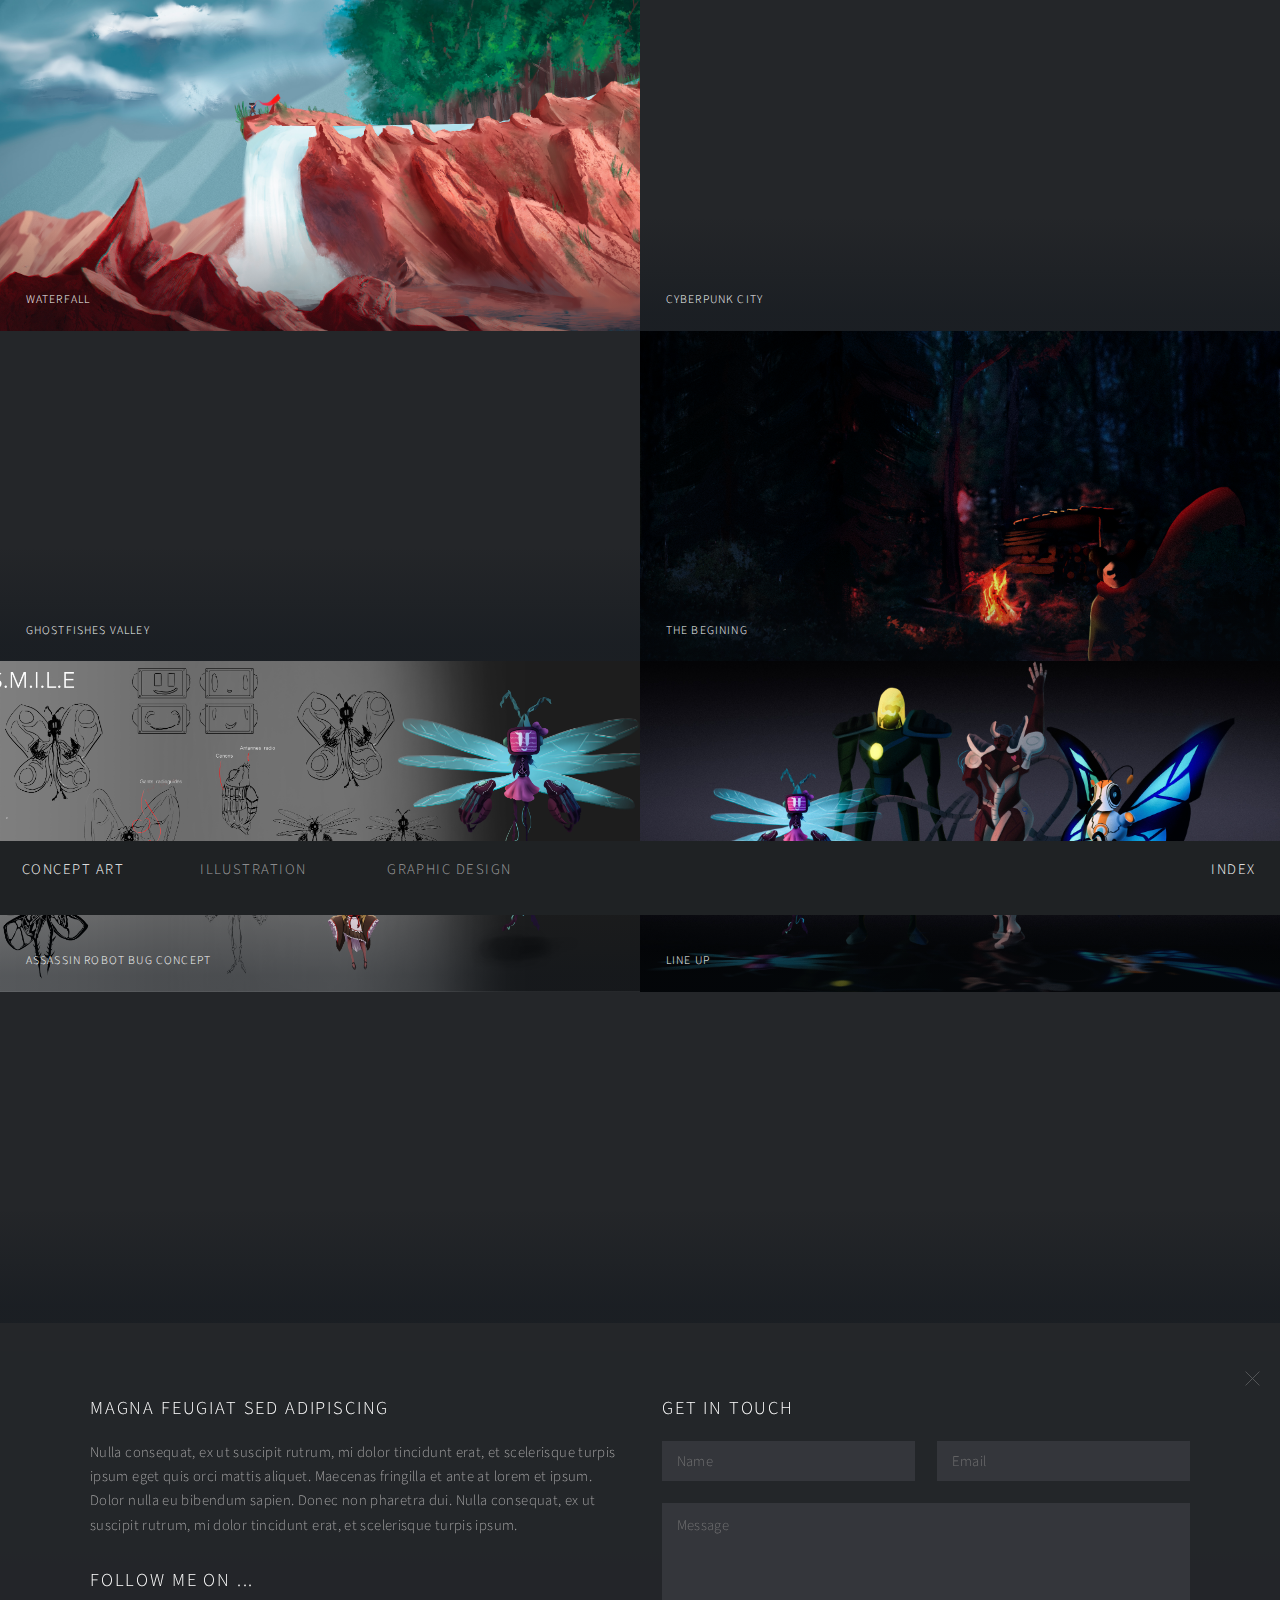
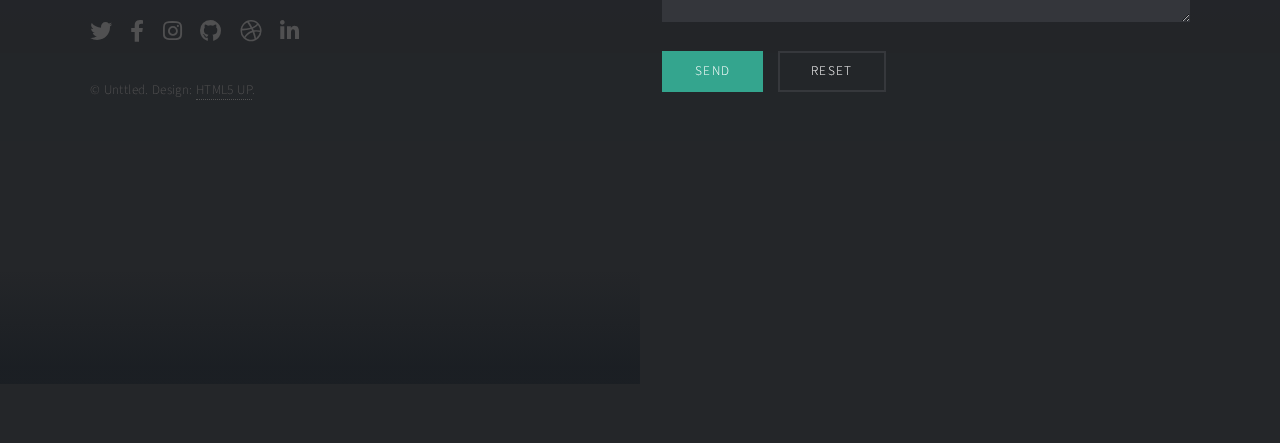
==== Multiverse/ConceptArt_engl.html @ 22eec21f "1st upload" ====
<!DOCTYPE HTML>
<!--
	Multiverse by HTML5 UP
	html5up.net | @ajlkn
	Free for personal and commercial use under the CCA 3.0 license (html5up.net/license)
-->
<html>
	<head>
		<title>Concept Art</title>
		<meta charset="utf-8" />
		<meta name="viewport" content="width=device-width, initial-scale=1, user-scalable=no" />
		<link rel="stylesheet" href="assets/css/main.css" />
		<noscript><link rel="stylesheet" href="assets/css/noscript.css" /></noscript>
	</head>
	<body class="is-preload">

		<!-- Wrapper -->
			<div id="wrapper">

				<!-- Header -->
					<header id="header">
						<h1><strong>Concept Art</strong>&#160&#160&#160&#160&#160&#160&#160&#160&#160&#160&#160&#160&#160&#160&#160&#160; <a href="Illustration_engl.html">Illustration</a> &#160&#160&#160&#160&#160&#160&#160&#160&#160&#160&#160&#160&#160&#160&#160&#160; <a href="Graphic Design_engl.html">Graphic Design</a>
						</h1>
						<nav>
							<ul>
								<li><a href="../index_eng.html" >Index</a></li>
							</ul>
						</nav>
					</header>

				<!-- Main -->
					<div id="main">
						<article class="thumb">
							<a href="images/ConceptArt/fulls/01.jpg" class="image"><img src="images/ConceptArt/thumbs/01.jpg" alt="" /></a>
							<h2>WaterFall</h2>
						</article>
						<article class="thumb">
							<a href="images/ConceptArt/fulls/02.png" class="image"><img src="images/ConceptArt/thumbs/02.png" alt="" /></a>
							<h2>CyberPunk city</h2>
							<p>Made using 3D and photobashing</p>
						</article>
						<article class="thumb">
							<a href="images/ConceptArt/fulls/03.png" class="image"><img src="images/ConceptArt/thumbs/03.png" alt="" /></a>
							<h2>Ghostfishes valley</h2>
						</article>
						<article class="thumb">
							<a href="images/ConceptArt/fulls/04.png" class="image"><img src="images/ConceptArt/thumbs/04.png" alt="" /></a>
							<h2>The begining</h2>
						</article>
						<article class="thumb">
							<a href="images/ConceptArt/fulls/05.jpg" class="image"><img src="images/ConceptArt/thumbs/05.jpg" alt="" /></a>
							<h2>Assassin robot bug concept</h2>
							<p>Created for a fictionnal show, with a crazy robots bugs family living in  dystopian future</p>
						</article>
						<article class="thumb">
							<a href="images/ConceptArt/fulls/06.jpg" class="image"><img src="images/ConceptArt/thumbs/06.jpg" alt="" /></a>
							<h2>Line up</h2>
							<p>Line up of all the familty members</p>
						</article>
						<article class="thumb">
							<!--a href="images/fulls/07.jpg" class="image"><img src="images/thumbs/07.jpg" alt="" /></a>
							<h2>Mauris id tellus arcu</h2>
							<p>Nunc blandit nisi ligula magna sodales lectus elementum non. Integer id venenatis velit.</p-->
						</article>
						<article class="thumb">
							<!--a href="images/fulls/08.jpg" class="image"><img src="images/thumbs/08.jpg" alt="" /></a>
							<h2>Nunc vehicula id nulla</h2>
							<p>Nunc blandit nisi ligula magna sodales lectus elementum non. Integer id venenatis velit.</p-->
						</article>
						<!--article class="thumb">
							<a href="images/fulls/09.jpg" class="image"><img src="images/thumbs/09.jpg" alt="" /></a>
							<h2>Neque et faucibus viverra</h2>
							<p>Nunc blandit nisi ligula magna sodales lectus elementum non. Integer id venenatis velit.</p-->
						</article>
						<article class="thumb">
							<!--a href="images/fulls/10.jpg" class="image"><img src="images/thumbs/10.jpg" alt="" /></a>
							<h2>Mattis ante fermentum</h2>
							<p>Nunc blandit nisi ligula magna sodales lectus elementum non. Integer id venenatis velit.</p-->
						</article>
						<article class="thumb">
							<!--a href="images/fulls/11.jpg" class="image"><img src="images/thumbs/11.jpg" alt="" /></a>
							<h2>Sed ac elementum arcu</h2>
							<p>Nunc blandit nisi ligula magna sodales lectus elementum non. Integer id venenatis velit.</p-->
						</article>
						<article class="thumb">
							<!--a href="images/fulls/12.jpg" class="image"><img src="images/thumbs/12.jpg" alt="" /></a>
							<h2>Vehicula id nulla dignissim</h2>
							<p>Nunc blandit nisi ligula magna sodales lectus elementum non. Integer id venenatis velit.</p-->
						</article>
					</div>

				<!-- Footer -->
					<footer id="footer" class="panel">
						<div class="inner split">
							<div>
								<section>
									<h2>Magna feugiat sed adipiscing</h2>
									<p>Nulla consequat, ex ut suscipit rutrum, mi dolor tincidunt erat, et scelerisque turpis ipsum eget quis orci mattis aliquet. Maecenas fringilla et ante at lorem et ipsum. Dolor nulla eu bibendum sapien. Donec non pharetra dui. Nulla consequat, ex ut suscipit rutrum, mi dolor tincidunt erat, et scelerisque turpis ipsum.</p>
								</section>
								<section>
									<h2>Follow me on ...</h2>
									<ul class="icons">
										<li><a href="#" class="icon brands fa-twitter"><span class="label">Twitter</span></a></li>
										<li><a href="#" class="icon brands fa-facebook-f"><span class="label">Facebook</span></a></li>
										<li><a href="#" class="icon brands fa-instagram"><span class="label">Instagram</span></a></li>
										<li><a href="#" class="icon brands fa-github"><span class="label">GitHub</span></a></li>
										<li><a href="#" class="icon brands fa-dribbble"><span class="label">Dribbble</span></a></li>
										<li><a href="#" class="icon brands fa-linkedin-in"><span class="label">LinkedIn</span></a></li>
									</ul>
								</section>
								<p class="copyright">
									&copy; Unttled. Design: <a href="http://html5up.net">HTML5 UP</a>.
								</p>
							</div>
							<div>
								<section>
									<h2>Get in touch</h2>
									<form method="post" action="#">
										<div class="fields">
											<div class="field half">
												<input type="text" name="name" id="name" placeholder="Name" />
											</div>
											<div class="field half">
												<input type="text" name="email" id="email" placeholder="Email" />
											</div>
											<div class="field">
												<textarea name="message" id="message" rows="4" placeholder="Message"></textarea>
											</div>
										</div>
										<ul class="actions">
											<li><input type="submit" value="Send" class="primary" /></li>
											<li><input type="reset" value="Reset" /></li>
										</ul>
									</form>
								</section>
							</div>
						</div>
					</footer>

			</div>

		<!-- Scripts -->
			<script src="assets/js/jquery.min.js"></script>
			<script src="assets/js/jquery.poptrox.min.js"></script>
			<script src="assets/js/browser.min.js"></script>
			<script src="assets/js/breakpoints.min.js"></script>
			<script src="assets/js/util.js"></script>
			<script src="assets/js/main.js"></script>

	</body>
</html>
---- Multiverse/assets/css/main.css ----
@import url(fontawesome-all.min.css);
@import url("https://fonts.googleapis.com/css?family=Source+Sans+Pro:300,300italic,400,400italic");

/*
	Multiverse by HTML5 UP
	html5up.net | @ajlkn
	Free for personal and commercial use under the CCA 3.0 license (html5up.net/license)
*/

@-moz-keyframes spinner {
	0% {
		-moz-transform: rotate(0deg);
		-webkit-transform: rotate(0deg);
		-ms-transform: rotate(0deg);
		transform: rotate(0deg);
	}

	100% {
		-moz-transform: rotate(359deg);
		-webkit-transform: rotate(359deg);
		-ms-transform: rotate(359deg);
		transform: rotate(359deg);
	}
}

@-webkit-keyframes spinner {
	0% {
		-moz-transform: rotate(0deg);
		-webkit-transform: rotate(0deg);
		-ms-transform: rotate(0deg);
		transform: rotate(0deg);
	}

	100% {
		-moz-transform: rotate(359deg);
		-webkit-transform: rotate(359deg);
		-ms-transform: rotate(359deg);
		transform: rotate(359deg);
	}
}

@-ms-keyframes spinner {
	0% {
		-moz-transform: rotate(0deg);
		-webkit-transform: rotate(0deg);
		-ms-transform: rotate(0deg);
		transform: rotate(0deg);
	}

	100% {
		-moz-transform: rotate(359deg);
		-webkit-transform: rotate(359deg);
		-ms-transform: rotate(359deg);
		transform: rotate(359deg);
	}
}

@keyframes spinner {
	0% {
		-moz-transform: rotate(0deg);
		-webkit-transform: rotate(0deg);
		-ms-transform: rotate(0deg);
		transform: rotate(0deg);
	}

	100% {
		-moz-transform: rotate(359deg);
		-webkit-transform: rotate(359deg);
		-ms-transform: rotate(359deg);
		transform: rotate(359deg);
	}
}

html, body, div, span, applet, object,
iframe, h1, h2, h3, h4, h5, h6, p, blockquote,
pre, a, abbr, acronym, address, big, cite,
code, del, dfn, em, img, ins, kbd, q, s, samp,
small, strike, strong, sub, sup, tt, var, b,
u, i, center, dl, dt, dd, ol, ul, li, fieldset,
form, label, legend, table, caption, tbody,
tfoot, thead, tr, th, td, article, aside,
canvas, details, embed, figure, figcaption,
footer, header, hgroup, menu, nav, output, ruby,
section, summary, time, mark, audio, video {
	margin: 0;
	padding: 0;
	border: 0;
	font-size: 100%;
	font: inherit;
	vertical-align: baseline;}

article, aside, details, figcaption, figure,
footer, header, hgroup, menu, nav, section {
	display: block;}

body {
	line-height: 1;
}

ol, ul {
	list-style: none;
}

blockquote, q {
	quotes: none;
}

	blockquote:before, blockquote:after, q:before, q:after {
		content: '';
		content: none;
	}

table {
	border-collapse: collapse;
	border-spacing: 0;
}

body {
	-webkit-text-size-adjust: none;
}

mark {
	background-color: transparent;
	color: inherit;
}

input::-moz-focus-inner {
	border: 0;
	padding: 0;
}

input, select, textarea {
	-moz-appearance: none;
	-webkit-appearance: none;
	-ms-appearance: none;
	appearance: none;
}

/* Basic */

	@-ms-viewport {
		width: device-width;
	}

	body {
		-ms-overflow-style: scrollbar;
	}

	@media screen and (max-width: 480px) {

		html, body {
			min-width: 320px;
		}

	}

	html {
		box-sizing: border-box;
	}

	*, *:before, *:after {
		box-sizing: inherit;
	}

	body {
		background: #242629;
	}

		body.is-preload *, body.is-preload *:before, body.is-preload *:after {
			-moz-animation: none !important;
			-webkit-animation: none !important;
			-ms-animation: none !important;
			animation: none !important;
			-moz-transition: none !important;
			-webkit-transition: none !important;
			-ms-transition: none !important;
			transition: none !important;
		}

		body.is-resizing *, body.is-resizing *:before, body.is-resizing *:after {
			-moz-animation: none !important;
			-webkit-animation: none !important;
			-ms-animation: none !important;
			animation: none !important;
			-moz-transition: none !important;
			-webkit-transition: none !important;
			-ms-transition: none !important;
			transition: none !important;
		}

/* Type */

	body, input, select, textarea {
		color: #a0a0a1;
		font-family: "Source Sans Pro", Helvetica, sans-serif;
		font-size: 15pt;
		font-weight: 300;
		letter-spacing: 0.025em;
		line-height: 1.65;
	}

		@media screen and (max-width: 1680px) {

			body, input, select, textarea {
				font-size: 11pt;
			}

		}

	a {
		-moz-transition: color 0.2s ease-in-out, border-bottom-color 0.2s ease-in-out;
		-webkit-transition: color 0.2s ease-in-out, border-bottom-color 0.2s ease-in-out;
		-ms-transition: color 0.2s ease-in-out, border-bottom-color 0.2s ease-in-out;
		transition: color 0.2s ease-in-out, border-bottom-color 0.2s ease-in-out;
		border-bottom: dotted 1px;
		color: #34a58e;
		text-decoration: none;
	}

		a:hover {
			border-bottom-color: transparent;
			color: #34a58e !important;
		}

	strong, b {
		color: #ffffff;
		font-weight: 300;
	}

	em, i {
		font-style: italic;
	}

	p {
		margin: 0 0 2em 0;
	}

	h1, h2, h3, h4, h5, h6 {
		color: #ffffff;
		font-weight: 300;
		letter-spacing: 0.1em;
		line-height: 1.5;
		margin: 0 0 1em 0;
		text-transform: uppercase;
	}

		h1 a, h2 a, h3 a, h4 a, h5 a, h6 a {
			color: inherit;
			text-decoration: none;
		}

	h1 {
		font-size: 2em;
	}

	h2 {
		font-size: 1.25em;
	}

	h3 {
		font-size: 1.1em;
	}

	h4 {
		font-size: 1em;
	}

	h5 {
		font-size: 0.9em;
	}

	h6 {
		font-size: 0.7em;
	}

	@media screen and (max-width: 736px) {

		h2 {
			font-size: 1em;
		}

		h3 {
			font-size: 0.9em;
		}

		h4 {
			font-size: 0.8em;
		}

		h5 {
			font-size: 0.7em;
		}

		h6 {
			font-size: 0.7em;
		}

	}

	sub {
		font-size: 0.8em;
		position: relative;
		top: 0.5em;
	}

	sup {
		font-size: 0.8em;
		position: relative;
		top: -0.5em;
	}

	blockquote {
		border-left: 4px #36383c;
		font-style: italic;
		margin: 0 0 2em 0;
		padding: 0.5em 0 0.5em 2em;
	}

	code {
		background: #34363b;
		border: solid 1px #36383c;
		font-family: "Courier New", monospace;
		font-size: 0.9em;
		margin: 0 0.25em;
		padding: 0.25em 0.65em;
	}

	pre {
		-webkit-overflow-scrolling: touch;
		font-family: "Courier New", monospace;
		font-size: 0.9em;
		margin: 0 0 2em 0;
	}

		pre code {
			display: block;
			line-height: 1.75;
			padding: 1em 1.5em;
			overflow-x: auto;
		}

	hr {
		border: 0;
		border-bottom: solid 1px #36383c;
		margin: 2em 0;
	}

		hr.major {
			margin: 3em 0;
		}

	.align-left {
		text-align: left;
	}

	.align-center {
		text-align: center;
	}

	.align-right {
		text-align: right;
	}

/* Button */

	input[type="submit"],
	input[type="reset"],
	input[type="button"],
	button,
	.button {
		-moz-appearance: none;
		-webkit-appearance: none;
		-ms-appearance: none;
		appearance: none;
		-moz-transition: background-color 0.2s ease-in-out, box-shadow 0.2s ease-in-out, color 0.2s ease-in-out;
		-webkit-transition: background-color 0.2s ease-in-out, box-shadow 0.2s ease-in-out, color 0.2s ease-in-out;
		-ms-transition: background-color 0.2s ease-in-out, box-shadow 0.2s ease-in-out, color 0.2s ease-in-out;
		transition: background-color 0.2s ease-in-out, box-shadow 0.2s ease-in-out, color 0.2s ease-in-out;
		background-color: transparent;
		border: 0;
		border-radius: 0;
		box-shadow: inset 0 0 0 2px #36383c;
		color: #ffffff !important;
		cursor: pointer;
		display: inline-block;
		font-size: 0.9em;
		font-weight: 300;
		height: 3.05556em;
		letter-spacing: 0.1em;
		line-height: 3.05556em;
		padding: 0 2.5em;
		text-align: center;
		text-decoration: none;
		text-transform: uppercase;
		white-space: nowrap;
	}

		input[type="submit"]:hover,
		input[type="reset"]:hover,
		input[type="button"]:hover,
		button:hover,
		.button:hover {
			box-shadow: inset 0 0 0 2px #34a58e;
			color: #34a58e !important;
		}

			input[type="submit"]:hover:active,
			input[type="reset"]:hover:active,
			input[type="button"]:hover:active,
			button:hover:active,
			.button:hover:active {
				background-color: rgba(52, 165, 142, 0.15);
				color: #34a58e !important;
			}

		input[type="submit"].icon,
		input[type="reset"].icon,
		input[type="button"].icon,
		button.icon,
		.button.icon {
			padding-left: 1.35em;
		}

			input[type="submit"].icon:before,
			input[type="reset"].icon:before,
			input[type="button"].icon:before,
			button.icon:before,
			.button.icon:before {
				margin-right: 0.5em;
			}

		input[type="submit"].fit,
		input[type="reset"].fit,
		input[type="button"].fit,
		button.fit,
		.button.fit {
			width: 100%;
		}

		input[type="submit"].small,
		input[type="reset"].small,
		input[type="button"].small,
		button.small,
		.button.small {
			font-size: 0.8em;
		}

		input[type="submit"].large,
		input[type="reset"].large,
		input[type="button"].large,
		button.large,
		.button.large {
			font-size: 1.35em;
		}

		input[type="submit"].primary,
		input[type="reset"].primary,
		input[type="button"].primary,
		button.primary,
		.button.primary {
			background-color: #34a58e;
			box-shadow: none;
		}

			input[type="submit"].primary:hover,
			input[type="reset"].primary:hover,
			input[type="button"].primary:hover,
			button.primary:hover,
			.button.primary:hover {
				background-color: #47c5ab;
				color: #ffffff !important;
			}

				input[type="submit"].primary:hover:active,
				input[type="reset"].primary:hover:active,
				input[type="button"].primary:hover:active,
				button.primary:hover:active,
				.button.primary:hover:active {
					background-color: #287e6d;
				}

		input[type="submit"].disabled, input[type="submit"]:disabled,
		input[type="reset"].disabled,
		input[type="reset"]:disabled,
		input[type="button"].disabled,
		input[type="button"]:disabled,
		button.disabled,
		button:disabled,
		.button.disabled,
		.button:disabled {
			pointer-events: none;
			opacity: 0.35;
		}

/* Form */

	form {
		margin: 0 0 2em 0;
	}

		form > :last-child {
			margin-bottom: 0;
		}

		form > .fields {
			display: -moz-flex;
			display: -webkit-flex;
			display: -ms-flex;
			display: flex;
			-moz-flex-wrap: wrap;
			-webkit-flex-wrap: wrap;
			-ms-flex-wrap: wrap;
			flex-wrap: wrap;
			width: calc(100% + 3em);
			margin: -1.5em 0 2em -1.5em;
		}

			form > .fields > .field {
				-moz-flex-grow: 0;
				-webkit-flex-grow: 0;
				-ms-flex-grow: 0;
				flex-grow: 0;
				-moz-flex-shrink: 0;
				-webkit-flex-shrink: 0;
				-ms-flex-shrink: 0;
				flex-shrink: 0;
				padding: 1.5em 0 0 1.5em;
				width: calc(100% - 1.5em);
			}

				form > .fields > .field.half {
					width: calc(50% - 0.75em);
				}

				form > .fields > .field.third {
					width: calc(100%/3 - 0.5em);
				}

				form > .fields > .field.quarter {
					width: calc(25% - 0.375em);
				}

		@media screen and (max-width: 736px) {

			form > .fields {
				width: calc(100% + 3em);
				margin: -1.5em 0 2em -1.5em;
			}

				form > .fields > .field {
					padding: 1.5em 0 0 1.5em;
					width: calc(100% - 1.5em);
				}

					form > .fields > .field.half {
						width: calc(100% - 1.5em);
					}

					form > .fields > .field.third {
						width: calc(100% - 1.5em);
					}

					form > .fields > .field.quarter {
						width: calc(100% - 1.5em);
					}

		}

	label {
		color: #ffffff;
		display: block;
		font-size: 0.9em;
		font-weight: 300;
		margin: 0 0 1em 0;
	}

	input[type="text"],
	input[type="password"],
	input[type="email"],
	input[type="tel"],
	input[type="search"],
	input[type="url"],
	select,
	textarea {
		-moz-appearance: none;
		-webkit-appearance: none;
		-ms-appearance: none;
		appearance: none;
		background: #34363b;
		border: 0;
		border-radius: 0;
		color: #a0a0a1;
		display: block;
		outline: 0;
		padding: 0 1em;
		text-decoration: none;
		width: 100%;
	}

		input[type="text"]:invalid,
		input[type="password"]:invalid,
		input[type="email"]:invalid,
		input[type="tel"]:invalid,
		input[type="search"]:invalid,
		input[type="url"]:invalid,
		select:invalid,
		textarea:invalid {
			box-shadow: none;
		}

		input[type="text"]:focus,
		input[type="password"]:focus,
		input[type="email"]:focus,
		input[type="tel"]:focus,
		input[type="search"]:focus,
		input[type="url"]:focus,
		select:focus,
		textarea:focus {
			box-shadow: inset 0 0 0 2px #34a58e;
		}

	select {
		background-image: url("data:image/svg+xml;charset=utf8,%3Csvg xmlns='http://www.w3.org/2000/svg' width='40' height='40' preserveAspectRatio='none' viewBox='0 0 40 40'%3E%3Cpath d='M9.4,12.3l10.4,10.4l10.4-10.4c0.2-0.2,0.5-0.4,0.9-0.4c0.3,0,0.6,0.1,0.9,0.4l3.3,3.3c0.2,0.2,0.4,0.5,0.4,0.9 c0,0.4-0.1,0.6-0.4,0.9L20.7,31.9c-0.2,0.2-0.5,0.4-0.9,0.4c-0.3,0-0.6-0.1-0.9-0.4L4.3,17.3c-0.2-0.2-0.4-0.5-0.4-0.9 c0-0.4,0.1-0.6,0.4-0.9l3.3-3.3c0.2-0.2,0.5-0.4,0.9-0.4S9.1,12.1,9.4,12.3z' fill='%2336383c' /%3E%3C/svg%3E");
		background-size: 1.25rem;
		background-repeat: no-repeat;
		background-position: calc(100% - 1rem) center;
		height: 2.75em;
		padding-right: 2.75em;
		text-overflow: ellipsis;
	}

		select option {
			color: #ffffff;
			background: #242629;
		}

		select:focus::-ms-value {
			background-color: transparent;
		}

		select::-ms-expand {
			display: none;
		}

	input[type="text"],
	input[type="password"],
	input[type="email"],
	input[type="tel"],
	input[type="search"],
	input[type="url"],
	select {
		height: 2.75em;
	}

	textarea {
		padding: 0.75em 1em;
	}

	input[type="checkbox"],
	input[type="radio"] {
		-moz-appearance: none;
		-webkit-appearance: none;
		-ms-appearance: none;
		appearance: none;
		display: block;
		float: left;
		margin-right: -2em;
		opacity: 0;
		width: 1em;
		z-index: -1;
	}

		input[type="checkbox"] + label,
		input[type="radio"] + label {
			text-decoration: none;
			color: #a0a0a1;
			cursor: pointer;
			display: inline-block;
			font-size: 1em;
			font-weight: 300;
			padding-left: 2.4em;
			padding-right: 0.75em;
			position: relative;
		}

			input[type="checkbox"] + label:before,
			input[type="radio"] + label:before {
				-moz-osx-font-smoothing: grayscale;
				-webkit-font-smoothing: antialiased;
				display: inline-block;
				font-style: normal;
				font-variant: normal;
				text-rendering: auto;
				line-height: 1;
				text-transform: none !important;
				font-family: 'Font Awesome 5 Free';
				font-weight: 900;
			}

			input[type="checkbox"] + label:before,
			input[type="radio"] + label:before {
				background: #34363b;
				content: '';
				display: inline-block;
				font-size: 0.8em;
				height: 2.0625em;
				left: 0;
				line-height: 2.0625em;
				position: absolute;
				text-align: center;
				top: 0;
				width: 2.0625em;
			}

		input[type="checkbox"]:checked + label:before,
		input[type="radio"]:checked + label:before {
			background: #34a58e;
			border-color: #34a58e;
			color: #ffffff;
			content: '\f00c';
		}

		input[type="checkbox"]:focus + label:before,
		input[type="radio"]:focus + label:before {
			box-shadow: 0 0 0 2px #34a58e;
		}

	input[type="radio"] + label:before {
		border-radius: 100%;
	}

	::-webkit-input-placeholder {
		color: #707071 !important;
		opacity: 1.0;
	}

	:-moz-placeholder {
		color: #707071 !important;
		opacity: 1.0;
	}

	::-moz-placeholder {
		color: #707071 !important;
		opacity: 1.0;
	}

	:-ms-input-placeholder {
		color: #707071 !important;
		opacity: 1.0;
	}

/* Icon */

	.icon {
		text-decoration: none;
		border-bottom: none;
		position: relative;
	}

		.icon:before {
			-moz-osx-font-smoothing: grayscale;
			-webkit-font-smoothing: antialiased;
			display: inline-block;
			font-style: normal;
			font-variant: normal;
			text-rendering: auto;
			line-height: 1;
			text-transform: none !important;
			font-family: 'Font Awesome 5 Free';
			font-weight: 400;
		}

		.icon > .label {
			display: none;
		}

		.icon:before {
			line-height: inherit;
		}

		.icon.solid:before {
			font-weight: 900;
		}

		.icon.brands:before {
			font-family: 'Font Awesome 5 Brands';
		}

/* List */

	ol {
		list-style: decimal;
		margin: 0 0 2em 0;
		padding-left: 1.25em;
	}

		ol li {
			padding-left: 0.25em;
		}

	ul {
		list-style: disc;
		margin: 0 0 2em 0;
		padding-left: 1em;
	}

		ul li {
			padding-left: 0.5em;
		}

		ul.alt {
			list-style: none;
			padding-left: 0;
		}

			ul.alt li {
				border-top: solid 1px #36383c;
				padding: 0.5em 0;
			}

				ul.alt li:first-child {
					border-top: 0;
					padding-top: 0;
				}

	dl {
		margin: 0 0 2em 0;
	}

		dl dt {
			display: block;
			font-weight: 300;
			margin: 0 0 1em 0;
		}

		dl dd {
			margin-left: 2em;
		}

/* Actions */

	ul.actions {
		display: -moz-flex;
		display: -webkit-flex;
		display: -ms-flex;
		display: flex;
		cursor: default;
		list-style: none;
		margin-left: -1em;
		padding-left: 0;
	}

		ul.actions li {
			padding: 0 0 0 1em;
			vertical-align: middle;
		}

		ul.actions.special {
			-moz-justify-content: center;
			-webkit-justify-content: center;
			-ms-justify-content: center;
			justify-content: center;
			width: 100%;
			margin-left: 0;
		}

			ul.actions.special li:first-child {
				padding-left: 0;
			}

		ul.actions.stacked {
			-moz-flex-direction: column;
			-webkit-flex-direction: column;
			-ms-flex-direction: column;
			flex-direction: column;
			margin-left: 0;
		}

			ul.actions.stacked li {
				padding: 1.3em 0 0 0;
			}

				ul.actions.stacked li:first-child {
					padding-top: 0;
				}

		ul.actions.fit {
			width: calc(100% + 1em);
		}

			ul.actions.fit li {
				-moz-flex-grow: 1;
				-webkit-flex-grow: 1;
				-ms-flex-grow: 1;
				flex-grow: 1;
				-moz-flex-shrink: 1;
				-webkit-flex-shrink: 1;
				-ms-flex-shrink: 1;
				flex-shrink: 1;
				width: 100%;
			}

				ul.actions.fit li > * {
					width: 100%;
				}

			ul.actions.fit.stacked {
				width: 100%;
			}

		@media screen and (max-width: 480px) {

			ul.actions:not(.fixed) {
				-moz-flex-direction: column;
				-webkit-flex-direction: column;
				-ms-flex-direction: column;
				flex-direction: column;
				margin-left: 0;
				width: 100% !important;
			}

				ul.actions:not(.fixed) li {
					-moz-flex-grow: 1;
					-webkit-flex-grow: 1;
					-ms-flex-grow: 1;
					flex-grow: 1;
					-moz-flex-shrink: 1;
					-webkit-flex-shrink: 1;
					-ms-flex-shrink: 1;
					flex-shrink: 1;
					padding: 1em 0 0 0;
					text-align: center;
					width: 100%;
				}

					ul.actions:not(.fixed) li > * {
						width: 100%;
					}

					ul.actions:not(.fixed) li:first-child {
						padding-top: 0;
					}

					ul.actions:not(.fixed) li input[type="submit"],
					ul.actions:not(.fixed) li input[type="reset"],
					ul.actions:not(.fixed) li input[type="button"],
					ul.actions:not(.fixed) li button,
					ul.actions:not(.fixed) li .button {
						width: 100%;
					}

						ul.actions:not(.fixed) li input[type="submit"].icon:before,
						ul.actions:not(.fixed) li input[type="reset"].icon:before,
						ul.actions:not(.fixed) li input[type="button"].icon:before,
						ul.actions:not(.fixed) li button.icon:before,
						ul.actions:not(.fixed) li .button.icon:before {
							margin-left: -0.5rem;
						}

		}

/* Icons */

	ul.icons {
		cursor: default;
		list-style: none;
		padding-left: 0;
	}

		ul.icons li {
			display: inline-block;
			padding: 0 1em 0 0;
		}

			ul.icons li:last-child {
				padding-right: 0;
			}

			ul.icons li .icon {
				color: #505051;
			}

				ul.icons li .icon:before {
					font-size: 1.5em;
				}

/* Table */

	.table-wrapper {
		-webkit-overflow-scrolling: touch;
		overflow-x: auto;
	}

	table {
		margin: 0 0 2em 0;
		width: 100%;
	}

		table tbody tr {
			border: solid 1px #36383c;
			border-left: 0;
			border-right: 0;
		}

			table tbody tr:nth-child(2n + 1) {
				background-color: #34363b;
			}

		table td {
			padding: 0.75em 0.75em;
		}

		table th {
			color: #ffffff;
			font-size: 0.9em;
			font-weight: 300;
			padding: 0 0.75em 0.75em 0.75em;
			text-align: left;
		}

		table thead {
			border-bottom: solid 2px #36383c;
		}

		table tfoot {
			border-top: solid 2px #36383c;
		}

		table.alt {
			border-collapse: separate;
		}

			table.alt tbody tr td {
				border: solid 1px #36383c;
				border-left-width: 0;
				border-top-width: 0;
			}

				table.alt tbody tr td:first-child {
					border-left-width: 1px;
				}

			table.alt tbody tr:first-child td {
				border-top-width: 1px;
			}

			table.alt thead {
				border-bottom: 0;
			}

			table.alt tfoot {
				border-top: 0;
			}

/* Panel */

	.panel {
		padding: 4em 4em 2em 4em ;
		-moz-transform: translateY(100vh);
		-webkit-transform: translateY(100vh);
		-ms-transform: translateY(100vh);
		transform: translateY(100vh);
		-moz-transition: -moz-transform 0.5s ease;
		-webkit-transition: -webkit-transform 0.5s ease;
		-ms-transition: -ms-transform 0.5s ease;
		transition: transform 0.5s ease;
		-webkit-overflow-scrolling: touch;
		background: rgba(36, 38, 41, 0.975);
		bottom: 4em;
		left: 0;
		max-height: calc(80vh - 4em);
		overflow-y: auto;
		position: fixed;
		width: 100%;
		z-index: 10001;
	}

		.panel.active {
			-moz-transform: translateY(1px);
			-webkit-transform: translateY(1px);
			-ms-transform: translateY(1px);
			transform: translateY(1px);
		}

		.panel > .inner {
			margin: 0 auto;
			max-width: 100%;
			width: 75em;
		}

			.panel > .inner.split {
				display: -moz-flex;
				display: -webkit-flex;
				display: -ms-flex;
				display: flex;
			}

				.panel > .inner.split > div {
					margin-left: 4em;
					width: 50%;
				}

				.panel > .inner.split > :first-child {
					margin-left: 0;
				}

		.panel > .closer {
			-moz-transition: opacity 0.2s ease-in-out;
			-webkit-transition: opacity 0.2s ease-in-out;
			-ms-transition: opacity 0.2s ease-in-out;
			transition: opacity 0.2s ease-in-out;
			background-image: url("images/close.svg");
			background-position: center;
			background-repeat: no-repeat;
			background-size: 3em;
			cursor: pointer;
			height: 5em;
			opacity: 0.25;
			position: absolute;
			right: 0;
			top: 0;
			width: 5em;
			z-index: 2;
		}

			.panel > .closer:hover {
				opacity: 1.0;
			}

		@media screen and (max-width: 1280px) {

			.panel {
				padding: 3em 3em 1em 3em ;
			}

				.panel > .inner.split > div {
					margin-left: 3em;
				}

				.panel > .closer {
					background-size: 2.5em;
					background-position: 75% 25%;
				}

		}

		@media screen and (max-width: 980px) {

			.panel > .inner.split {
				-moz-flex-direction: column;
				-webkit-flex-direction: column;
				-ms-flex-direction: column;
				flex-direction: column;
			}

				.panel > .inner.split > div {
					margin-left: 0;
					width: 100%;
				}

		}

		@media screen and (max-width: 736px) {

			.panel {
				-moz-transform: translateY(-100vh);
				-webkit-transform: translateY(-100vh);
				-ms-transform: translateY(-100vh);
				transform: translateY(-100vh);
				padding: 4em 2em 2em 2em ;
				bottom: auto;
				top: calc(4em - 1px);
			}

				.panel.active {
					-moz-transform: translateY(0);
					-webkit-transform: translateY(0);
					-ms-transform: translateY(0);
					transform: translateY(0);
				}

		}

/* Poptrox Popup */

	.poptrox-overlay {
		-webkit-tap-highlight-color: rgba(255, 255, 255, 0);
	}

	.poptrox-popup {
		background: rgba(31, 34, 36, 0.925);
		box-shadow: 0 1em 3em 0.5em rgba(0, 0, 0, 0.25);
		cursor: default;
	}

		.poptrox-popup:before {
			-moz-transition: opacity 0.2s ease-in-out;
			-webkit-transition: opacity 0.2s ease-in-out;
			-ms-transition: opacity 0.2s ease-in-out;
			transition: opacity 0.2s ease-in-out;
			background-image: -moz-linear-gradient(to left, rgba(31,34,36,0.35), rgba(31,34,36,0) 10em, rgba(31,34,36,0)), -moz-linear-gradient(to right, rgba(31,34,36,0.35), rgba(31,34,36,0) 10em, rgba(31,34,36,0));
			background-image: -webkit-linear-gradient(to left, rgba(31,34,36,0.35), rgba(31,34,36,0) 10em, rgba(31,34,36,0)), -webkit-linear-gradient(to right, rgba(31,34,36,0.35), rgba(31,34,36,0) 10em, rgba(31,34,36,0));
			background-image: -ms-linear-gradient(to left, rgba(31,34,36,0.35), rgba(31,34,36,0) 10em, rgba(31,34,36,0)), -ms-linear-gradient(to right, rgba(31,34,36,0.35), rgba(31,34,36,0) 10em, rgba(31,34,36,0));
			background-image: linear-gradient(to left, rgba(31,34,36,0.35), rgba(31,34,36,0) 10em, rgba(31,34,36,0)), linear-gradient(to right, rgba(31,34,36,0.35), rgba(31,34,36,0) 10em, rgba(31,34,36,0));
			content: '';
			display: block;
			height: 100%;
			left: 0;
			position: absolute;
			top: 0;
			width: 100%;
			z-index: 1;
			opacity: 1;
		}

		.poptrox-popup .closer {
			-moz-transition: opacity 0.2s ease-in-out;
			-webkit-transition: opacity 0.2s ease-in-out;
			-ms-transition: opacity 0.2s ease-in-out;
			transition: opacity 0.2s ease-in-out;
			background-image: url("images/close.svg");
			background-position: center;
			background-repeat: no-repeat;
			background-size: 3em;
			height: 5em;
			opacity: 0;
			position: absolute;
			right: 0;
			top: 0;
			width: 5em;
			z-index: 2;
		}

		.poptrox-popup .nav-previous,
		.poptrox-popup .nav-next {
			-moz-transition: opacity 0.2s ease-in-out;
			-webkit-transition: opacity 0.2s ease-in-out;
			-ms-transition: opacity 0.2s ease-in-out;
			transition: opacity 0.2s ease-in-out;
			background-image: url("images/arrow.svg");
			background-position: center;
			background-repeat: no-repeat;
			background-size: 5em;
			cursor: pointer;
			height: 8em;
			margin-top: -4em;
			opacity: 0;
			position: absolute;
			top: 50%;
			width: 6em;
			z-index: 2;
		}

		.poptrox-popup .nav-previous {
			-moz-transform: scaleX(-1);
			-webkit-transform: scaleX(-1);
			-ms-transform: scaleX(-1);
			transform: scaleX(-1);
			left: 0;
		}

		.poptrox-popup .nav-next {
			right: 0;
		}

		.poptrox-popup .caption {
			padding: 2em 2em 0.1em 2em ;
			background-image: -moz-linear-gradient(to top, rgba(16,16,16,0.45) 25%, rgba(16,16,16,0) 100%);
			background-image: -webkit-linear-gradient(to top, rgba(16,16,16,0.45) 25%, rgba(16,16,16,0) 100%);
			background-image: -ms-linear-gradient(to top, rgba(16,16,16,0.45) 25%, rgba(16,16,16,0) 100%);
			background-image: linear-gradient(to top, rgba(16,16,16,0.45) 25%, rgba(16,16,16,0) 100%);
			bottom: 0;
			cursor: default;
			left: 0;
			position: absolute;
			text-align: left;
			width: 100%;
			z-index: 2;
		}

			.poptrox-popup .caption h2, .poptrox-popup .caption h3, .poptrox-popup .caption h4, .poptrox-popup .caption h5, .poptrox-popup .caption h6 {
				margin: 0 0 0.5em 0;
			}

			.poptrox-popup .caption p {
				color: #ffffff;
			}

		.poptrox-popup .loader {
			-moz-animation: spinner 1s infinite linear !important;
			-webkit-animation: spinner 1s infinite linear !important;
			-ms-animation: spinner 1s infinite linear !important;
			animation: spinner 1s infinite linear !important;
			background-image: url("images/spinner.svg");
			background-position: center;
			background-repeat: no-repeat;
			background-size: contain;
			display: block;
			font-size: 2em;
			height: 2em;
			left: 50%;
			line-height: 2em;
			margin: -1em 0 0 -1em;
			opacity: 0.25;
			position: absolute;
			text-align: center;
			top: 50%;
			width: 2em;
		}

		.poptrox-popup:hover .closer,
		.poptrox-popup:hover .nav-previous,
		.poptrox-popup:hover .nav-next {
			opacity: 0.5;
		}

			.poptrox-popup:hover .closer:hover,
			.poptrox-popup:hover .nav-previous:hover,
			.poptrox-popup:hover .nav-next:hover {
				opacity: 1.0;
			}

		.poptrox-popup.loading:before {
			opacity: 0;
		}

		body.touch .poptrox-popup .closer,
		body.touch .poptrox-popup .nav-previous,
		body.touch .poptrox-popup .nav-next {
			opacity: 1.0 !important;
		}

		@media screen and (max-width: 980px) {

			.poptrox-popup .closer {
				background-size: 3em;
			}

			.poptrox-popup .nav-previous,
			.poptrox-popup .nav-next {
				background-size: 4em;
			}

		}

		@media screen and (max-width: 736px) {

			.poptrox-popup:before {
				display: none;
			}

			.poptrox-popup .caption {
				display: none !important;
			}

			.poptrox-popup .closer,
			.poptrox-popup .nav-previous,
			.poptrox-popup .nav-next {
				display: none !important;
			}

		}

/* Wrapper */

	#wrapper {
		-moz-transition: -moz-filter 0.5s ease, -webkit-filter 0.5s ease, -ms-filter 0.5s ease, -moz-filter 0.5s ease;
		-webkit-transition: -moz-filter 0.5s ease, -webkit-filter 0.5s ease, -ms-filter 0.5s ease, -webkit-filter 0.5s ease;
		-ms-transition: -moz-filter 0.5s ease, -webkit-filter 0.5s ease, -ms-filter 0.5s ease, -ms-filter 0.5s ease;
		transition: -moz-filter 0.5s ease, -webkit-filter 0.5s ease, -ms-filter 0.5s ease, filter 0.5s ease;
		position: relative;
	}

		#wrapper:after {
			pointer-events: none;
			-moz-transition: opacity 0.5s ease, visibility 0.5s;
			-webkit-transition: opacity 0.5s ease, visibility 0.5s;
			-ms-transition: opacity 0.5s ease, visibility 0.5s;
			transition: opacity 0.5s ease, visibility 0.5s;
			background: rgba(36, 38, 41, 0.5);
			content: '';
			display: block;
			height: 100%;
			left: 0;
			opacity: 0;
			position: absolute;
			top: 0;
			visibility: hidden;
			width: 100%;
			z-index: 1;
		}

			body.ie #wrapper:after {
				background: rgba(36, 38, 41, 0.8);
			}

		body.modal-active #wrapper {
			-moz-filter: blur(8px);
			-webkit-filter: blur(8px);
			-ms-filter: blur(8px);
			filter: blur(8px);
		}

			body.modal-active #wrapper:after {
				pointer-events: auto;
				opacity: 1;
				visibility: visible;
				z-index: 10003;
			}

		#wrapper:before {
			-moz-animation: spinner 1s infinite linear !important;
			-webkit-animation: spinner 1s infinite linear !important;
			-ms-animation: spinner 1s infinite linear !important;
			animation: spinner 1s infinite linear !important;
			pointer-events: none;
			-moz-transition: top 0.75s ease-in-out, opacity 0.35s ease-out, visibility 0.35s;
			-webkit-transition: top 0.75s ease-in-out, opacity 0.35s ease-out, visibility 0.35s;
			-ms-transition: top 0.75s ease-in-out, opacity 0.35s ease-out, visibility 0.35s;
			transition: top 0.75s ease-in-out, opacity 0.35s ease-out, visibility 0.35s;
			background-image: url("images/spinner.svg");
			background-position: center;
			background-repeat: no-repeat;
			background-size: contain;
			content: '';
			display: block;
			font-size: 2em;
			height: 2em;
			left: 50%;
			line-height: 2em;
			margin: -1em 0 0 -1em;
			opacity: 0;
			position: fixed;
			text-align: center;
			top: 75%;
			visibility: hidden;
			width: 2em;
		}

		body.is-preload #wrapper:before {
			-moz-transition: opacity 1s ease-out !important;
			-webkit-transition: opacity 1s ease-out !important;
			-ms-transition: opacity 1s ease-out !important;
			transition: opacity 1s ease-out !important;
			-moz-transition-delay: 0.5s !important;
			-webkit-transition-delay: 0.5s !important;
			-ms-transition-delay: 0.5s !important;
			transition-delay: 0.5s !important;
			opacity: 0.25;
			top: 50%;
			visibility: visible;
		}

/* Header */

	body {
		padding: 0 0 4em 0;
	}

	#header {
		-moz-transform: translateY(0);
		-webkit-transform: translateY(0);
		-ms-transform: translateY(0);
		transform: translateY(0);
		-moz-transition: -moz-transform 1s ease;
		-webkit-transition: -webkit-transform 1s ease;
		-ms-transition: -ms-transform 1s ease;
		transition: transform 1s ease;
		-moz-user-select: none;
		-ms-user-select: none;
		-webkit-user-select: none;
		background: #1f2224;
		bottom: -1em;
		height: 5em;
		left: 0;
		line-height: 4em;
		padding: 0 1.5em;
		position: fixed;
		user-select: none;
		width: 100%;
		z-index: 10002;
	}

		body.is-preload #header {
			-moz-transform: translateY(4em);
			-webkit-transform: translateY(4em);
			-ms-transform: translateY(4em);
			transform: translateY(4em);
		}

		#header h1 {
			color: #a0a0a1;
			display: inline-block;
			font-size: 1em;
			line-height: 1;
			margin: 0;
			vertical-align: middle;
		}

			#header h1 a {
				border: 0;
				color: inherit;
			}

				#header h1 a:hover {
					color: inherit !important;
				}

		#header nav {
			position: absolute;
			right: 0;
			top: 0;
		}

			#header nav > ul {
				list-style: none;
				margin: 0;
				padding: 0;
			}

				#header nav > ul > li {
					display: inline-block;
					padding: 0;
				}

					#header nav > ul > li a {
						-moz-transition: background-color 0.5s ease;
						-webkit-transition: background-color 0.5s ease;
						-ms-transition: background-color 0.5s ease;
						transition: background-color 0.5s ease;
						border: 0;
						color: #ffffff;
						display: inline-block;
						letter-spacing: 0.1em;
						padding: 0 1.65em;
						text-transform: uppercase;
					}

						#header nav > ul > li a.icon:before {
							color: #505051;
							float: right;
							margin-left: 0.75em;
						}

						#header nav > ul > li a:hover {
							color: #ffffff !important;
						}

						#header nav > ul > li a.active {
							background-color: #242629;
						}

	@media screen and (max-width: 736px) {

		body {
			padding: 4em 0 0 0;
		}

		#header {
			-moz-transform: translateY(0);
			-webkit-transform: translateY(0);
			-ms-transform: translateY(0);
			transform: translateY(0);
			bottom: auto;
			height: 4em;
			padding: 0 1em;
			top: 0;
		}

			body.is-preload #header {
				-moz-transform: translateY(-3.4em);
				-webkit-transform: translateY(-3.4em);
				-ms-transform: translateY(-3.4em);
				transform: translateY(-3.4em);
			}

			#header h1 {
				font-size: 0.9em;
			}

			#header nav > ul > li a {
				font-size: 0.9em;
				padding: 0 1.15em;
			}

	}

/* Main */

	#main {
		-moz-transition: -moz-filter 0.5s ease, -webkit-filter 0.5s ease, -ms-filter 0.5s ease, -moz-filter 0.5s ease;
		-webkit-transition: -moz-filter 0.5s ease, -webkit-filter 0.5s ease, -ms-filter 0.5s ease, -webkit-filter 0.5s ease;
		-ms-transition: -moz-filter 0.5s ease, -webkit-filter 0.5s ease, -ms-filter 0.5s ease, -ms-filter 0.5s ease;
		transition: -moz-filter 0.5s ease, -webkit-filter 0.5s ease, -ms-filter 0.5s ease, filter 0.5s ease;
		display: -moz-flex;
		display: -webkit-flex;
		display: -ms-flex;
		display: flex;
		-moz-flex-wrap: wrap;
		-webkit-flex-wrap: wrap;
		-ms-flex-wrap: wrap;
		flex-wrap: wrap;
		-webkit-tap-highlight-color: rgba(255, 255, 255, 0);
	}

		#main .thumb {
			-moz-transition: opacity 1.25s ease-in-out;
			-webkit-transition: opacity 1.25s ease-in-out;
			-ms-transition: opacity 1.25s ease-in-out;
			transition: opacity 1.25s ease-in-out;
			pointer-events: auto;
			-webkit-tap-highlight-color: rgba(255, 255, 255, 0);
			opacity: 1;
			overflow: hidden;
			position: relative;
		}

			#main .thumb:after {
				background-image: -moz-linear-gradient(to top, rgba(10,17,25,0.35) 5%, rgba(10,17,25,0) 35%);
				background-image: -webkit-linear-gradient(to top, rgba(10,17,25,0.35) 5%, rgba(10,17,25,0) 35%);
				background-image: -ms-linear-gradient(to top, rgba(10,17,25,0.35) 5%, rgba(10,17,25,0) 35%);
				background-image: linear-gradient(to top, rgba(10,17,25,0.35) 5%, rgba(10,17,25,0) 35%);
				pointer-events: none;
				background-size: cover;
				content: '';
				display: block;
				height: 100%;
				left: 0;
				position: absolute;
				top: 0;
				width: 100%;
			}

			#main .thumb > .image {
				-webkit-tap-highlight-color: rgba(255, 255, 255, 0);
				background-position: center;
				background-repeat: no-repeat;
				background-size: cover;
				border: 0;
				height: 100%;
				left: 0;
				position: absolute;
				top: 0;
				width: 100%;
			}

			#main .thumb > h2 {
				pointer-events: none;
				bottom: 1.875em;
				font-size: 0.8em;
				left: 2.1875em;
				margin: 0;
				position: absolute;
				z-index: 1;
			}

			#main .thumb > p {
				display: none;
			}

		#main:after {
			pointer-events: none;
			-moz-transition: opacity 0.5s ease, visibility 0.5s;
			-webkit-transition: opacity 0.5s ease, visibility 0.5s;
			-ms-transition: opacity 0.5s ease, visibility 0.5s;
			transition: opacity 0.5s ease, visibility 0.5s;
			background: rgba(36, 38, 41, 0.25);
			content: '';
			display: block;
			height: 100%;
			left: 0;
			opacity: 0;
			position: absolute;
			top: 0;
			visibility: hidden;
			width: 100%;
			z-index: 1;
		}

			body.ie #main:after {
				background: rgba(36, 38, 41, 0.55);
			}

		body.content-active #main {
			-moz-filter: blur(6px);
			-webkit-filter: blur(6px);
			-ms-filter: blur(6px);
			filter: blur(6px);
		}

			body.content-active #main:after {
				pointer-events: auto;
				opacity: 1;
				visibility: visible;
			}

		body.is-preload #main .thumb {
			pointer-events: none;
			opacity: 0;
		}

		#main .thumb {
			-moz-transition-delay: 2.525s;
			-webkit-transition-delay: 2.525s;
			-ms-transition-delay: 2.525s;
			transition-delay: 2.525s;
			height: calc(40vh - 2em);
			min-height: 20em;
			width: 25%;
		}

			#main .thumb:nth-child(1) {
				-moz-transition-delay: 0.65s;
				-webkit-transition-delay: 0.65s;
				-ms-transition-delay: 0.65s;
				transition-delay: 0.65s;
			}

			#main .thumb:nth-child(2) {
				-moz-transition-delay: 0.8s;
				-webkit-transition-delay: 0.8s;
				-ms-transition-delay: 0.8s;
				transition-delay: 0.8s;
			}

			#main .thumb:nth-child(3) {
				-moz-transition-delay: 0.95s;
				-webkit-transition-delay: 0.95s;
				-ms-transition-delay: 0.95s;
				transition-delay: 0.95s;
			}

			#main .thumb:nth-child(4) {
				-moz-transition-delay: 1.1s;
				-webkit-transition-delay: 1.1s;
				-ms-transition-delay: 1.1s;
				transition-delay: 1.1s;
			}

			#main .thumb:nth-child(5) {
				-moz-transition-delay: 1.25s;
				-webkit-transition-delay: 1.25s;
				-ms-transition-delay: 1.25s;
				transition-delay: 1.25s;
			}

			#main .thumb:nth-child(6) {
				-moz-transition-delay: 1.4s;
				-webkit-transition-delay: 1.4s;
				-ms-transition-delay: 1.4s;
				transition-delay: 1.4s;
			}

			#main .thumb:nth-child(7) {
				-moz-transition-delay: 1.55s;
				-webkit-transition-delay: 1.55s;
				-ms-transition-delay: 1.55s;
				transition-delay: 1.55s;
			}

			#main .thumb:nth-child(8) {
				-moz-transition-delay: 1.7s;
				-webkit-transition-delay: 1.7s;
				-ms-transition-delay: 1.7s;
				transition-delay: 1.7s;
			}

			#main .thumb:nth-child(9) {
				-moz-transition-delay: 1.85s;
				-webkit-transition-delay: 1.85s;
				-ms-transition-delay: 1.85s;
				transition-delay: 1.85s;
			}

			#main .thumb:nth-child(10) {
				-moz-transition-delay: 2s;
				-webkit-transition-delay: 2s;
				-ms-transition-delay: 2s;
				transition-delay: 2s;
			}

			#main .thumb:nth-child(11) {
				-moz-transition-delay: 2.15s;
				-webkit-transition-delay: 2.15s;
				-ms-transition-delay: 2.15s;
				transition-delay: 2.15s;
			}

			#main .thumb:nth-child(12) {
				-moz-transition-delay: 2.3s;
				-webkit-transition-delay: 2.3s;
				-ms-transition-delay: 2.3s;
				transition-delay: 2.3s;
			}

		@media screen and (max-width: 1680px) {

			#main .thumb {
				-moz-transition-delay: 2.075s;
				-webkit-transition-delay: 2.075s;
				-ms-transition-delay: 2.075s;
				transition-delay: 2.075s;
				height: calc(40vh - 2em);
				min-height: 20em;
				width: 33.33333%;
			}

				#main .thumb:nth-child(1) {
					-moz-transition-delay: 0.65s;
					-webkit-transition-delay: 0.65s;
					-ms-transition-delay: 0.65s;
					transition-delay: 0.65s;
				}

				#main .thumb:nth-child(2) {
					-moz-transition-delay: 0.8s;
					-webkit-transition-delay: 0.8s;
					-ms-transition-delay: 0.8s;
					transition-delay: 0.8s;
				}

				#main .thumb:nth-child(3) {
					-moz-transition-delay: 0.95s;
					-webkit-transition-delay: 0.95s;
					-ms-transition-delay: 0.95s;
					transition-delay: 0.95s;
				}

				#main .thumb:nth-child(4) {
					-moz-transition-delay: 1.1s;
					-webkit-transition-delay: 1.1s;
					-ms-transition-delay: 1.1s;
					transition-delay: 1.1s;
				}

				#main .thumb:nth-child(5) {
					-moz-transition-delay: 1.25s;
					-webkit-transition-delay: 1.25s;
					-ms-transition-delay: 1.25s;
					transition-delay: 1.25s;
				}

				#main .thumb:nth-child(6) {
					-moz-transition-delay: 1.4s;
					-webkit-transition-delay: 1.4s;
					-ms-transition-delay: 1.4s;
					transition-delay: 1.4s;
				}

				#main .thumb:nth-child(7) {
					-moz-transition-delay: 1.55s;
					-webkit-transition-delay: 1.55s;
					-ms-transition-delay: 1.55s;
					transition-delay: 1.55s;
				}

				#main .thumb:nth-child(8) {
					-moz-transition-delay: 1.7s;
					-webkit-transition-delay: 1.7s;
					-ms-transition-delay: 1.7s;
					transition-delay: 1.7s;
				}

				#main .thumb:nth-child(9) {
					-moz-transition-delay: 1.85s;
					-webkit-transition-delay: 1.85s;
					-ms-transition-delay: 1.85s;
					transition-delay: 1.85s;
				}

		}

		@media screen and (max-width: 1280px) {

			#main .thumb {
				-moz-transition-delay: 1.625s;
				-webkit-transition-delay: 1.625s;
				-ms-transition-delay: 1.625s;
				transition-delay: 1.625s;
				height: calc(40vh - 2em);
				min-height: 20em;
				width: 50%;
			}

				#main .thumb:nth-child(1) {
					-moz-transition-delay: 0.65s;
					-webkit-transition-delay: 0.65s;
					-ms-transition-delay: 0.65s;
					transition-delay: 0.65s;
				}

				#main .thumb:nth-child(2) {
					-moz-transition-delay: 0.8s;
					-webkit-transition-delay: 0.8s;
					-ms-transition-delay: 0.8s;
					transition-delay: 0.8s;
				}

				#main .thumb:nth-child(3) {
					-moz-transition-delay: 0.95s;
					-webkit-transition-delay: 0.95s;
					-ms-transition-delay: 0.95s;
					transition-delay: 0.95s;
				}

				#main .thumb:nth-child(4) {
					-moz-transition-delay: 1.1s;
					-webkit-transition-delay: 1.1s;
					-ms-transition-delay: 1.1s;
					transition-delay: 1.1s;
				}

				#main .thumb:nth-child(5) {
					-moz-transition-delay: 1.25s;
					-webkit-transition-delay: 1.25s;
					-ms-transition-delay: 1.25s;
					transition-delay: 1.25s;
				}

				#main .thumb:nth-child(6) {
					-moz-transition-delay: 1.4s;
					-webkit-transition-delay: 1.4s;
					-ms-transition-delay: 1.4s;
					transition-delay: 1.4s;
				}

		}

		@media screen and (max-width: 980px) {

			#main .thumb {
				-moz-transition-delay: 2.075s;
				-webkit-transition-delay: 2.075s;
				-ms-transition-delay: 2.075s;
				transition-delay: 2.075s;
				height: calc(28.57143vh - 1.33333em);
				min-height: 18em;
				width: 50%;
			}

				#main .thumb:nth-child(1) {
					-moz-transition-delay: 0.65s;
					-webkit-transition-delay: 0.65s;
					-ms-transition-delay: 0.65s;
					transition-delay: 0.65s;
				}

				#main .thumb:nth-child(2) {
					-moz-transition-delay: 0.8s;
					-webkit-transition-delay: 0.8s;
					-ms-transition-delay: 0.8s;
					transition-delay: 0.8s;
				}

				#main .thumb:nth-child(3) {
					-moz-transition-delay: 0.95s;
					-webkit-transition-delay: 0.95s;
					-ms-transition-delay: 0.95s;
					transition-delay: 0.95s;
				}

				#main .thumb:nth-child(4) {
					-moz-transition-delay: 1.1s;
					-webkit-transition-delay: 1.1s;
					-ms-transition-delay: 1.1s;
					transition-delay: 1.1s;
				}

				#main .thumb:nth-child(5) {
					-moz-transition-delay: 1.25s;
					-webkit-transition-delay: 1.25s;
					-ms-transition-delay: 1.25s;
					transition-delay: 1.25s;
				}

				#main .thumb:nth-child(6) {
					-moz-transition-delay: 1.4s;
					-webkit-transition-delay: 1.4s;
					-ms-transition-delay: 1.4s;
					transition-delay: 1.4s;
				}

				#main .thumb:nth-child(7) {
					-moz-transition-delay: 1.55s;
					-webkit-transition-delay: 1.55s;
					-ms-transition-delay: 1.55s;
					transition-delay: 1.55s;
				}

				#main .thumb:nth-child(8) {
					-moz-transition-delay: 1.7s;
					-webkit-transition-delay: 1.7s;
					-ms-transition-delay: 1.7s;
					transition-delay: 1.7s;
				}

				#main .thumb:nth-child(9) {
					-moz-transition-delay: 1.85s;
					-webkit-transition-delay: 1.85s;
					-ms-transition-delay: 1.85s;
					transition-delay: 1.85s;
				}

		}

		@media screen and (max-width: 480px) {

			#main .thumb {
				-moz-transition-delay: 1.175s;
				-webkit-transition-delay: 1.175s;
				-ms-transition-delay: 1.175s;
				transition-delay: 1.175s;
				height: calc(40vh - 2em);
				min-height: 18em;
				width: 100%;
			}

				#main .thumb:nth-child(1) {
					-moz-transition-delay: 0.65s;
					-webkit-transition-delay: 0.65s;
					-ms-transition-delay: 0.65s;
					transition-delay: 0.65s;
				}

				#main .thumb:nth-child(2) {
					-moz-transition-delay: 0.8s;
					-webkit-transition-delay: 0.8s;
					-ms-transition-delay: 0.8s;
					transition-delay: 0.8s;
				}

				#main .thumb:nth-child(3) {
					-moz-transition-delay: 0.95s;
					-webkit-transition-delay: 0.95s;
					-ms-transition-delay: 0.95s;
					transition-delay: 0.95s;
				}

		}

/* Footer */

	#footer .copyright {
		color: #505051;
		font-size: 0.9em;
	}

		#footer .copyright a {
			color: inherit;
		}
---- Multiverse/assets/css/noscript.css ----
/*
	Multiverse by HTML5 UP
	html5up.net | @ajlkn
	Free for personal and commercial use under the CCA 3.0 license (html5up.net/license)
*/

/* Wrapper */

	body.is-preload #wrapper:before {
		display: none;
	}

/* Main */

	body.is-preload #main .thumb {
		pointer-events: auto;
		opacity: 1;
	}

/* Header */

	body.is-preload #header {
		-moz-transform: none;
		-webkit-transform: none;
		-ms-transform: none;
		transform: none;
	}
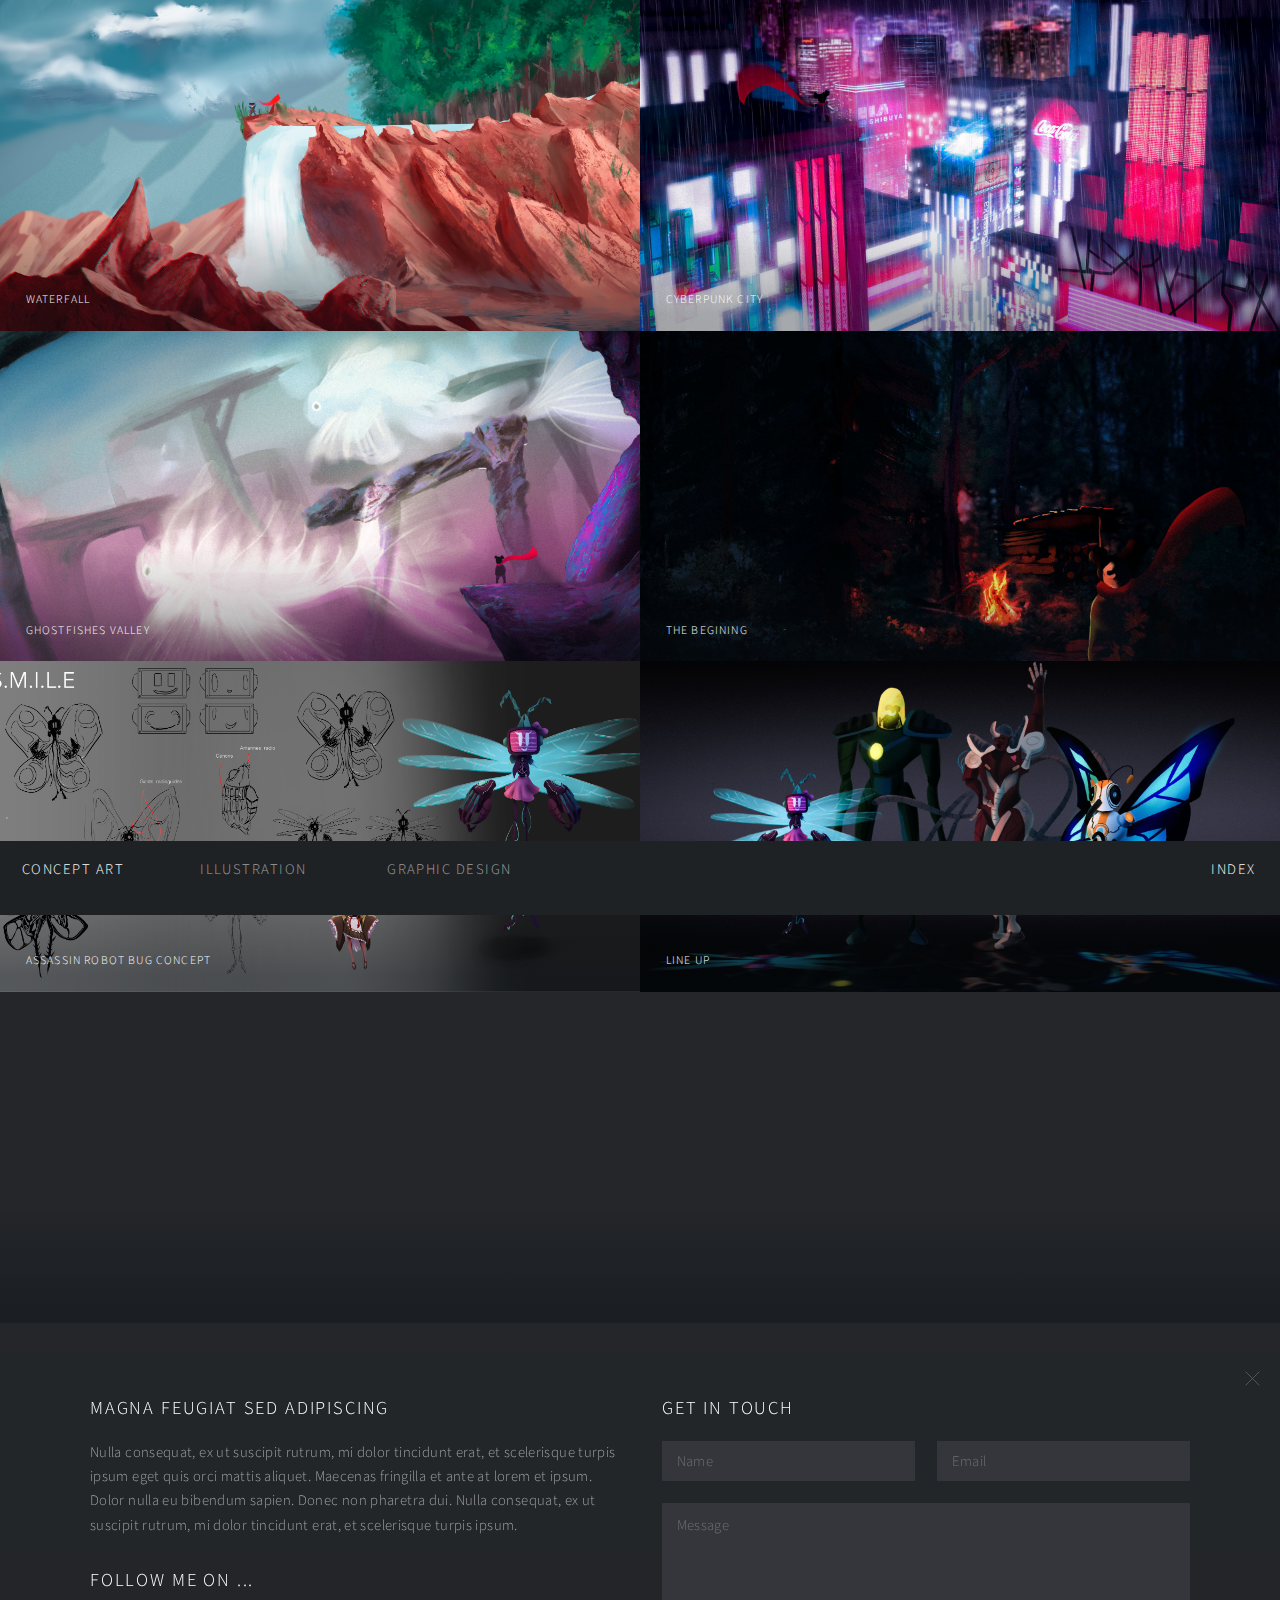
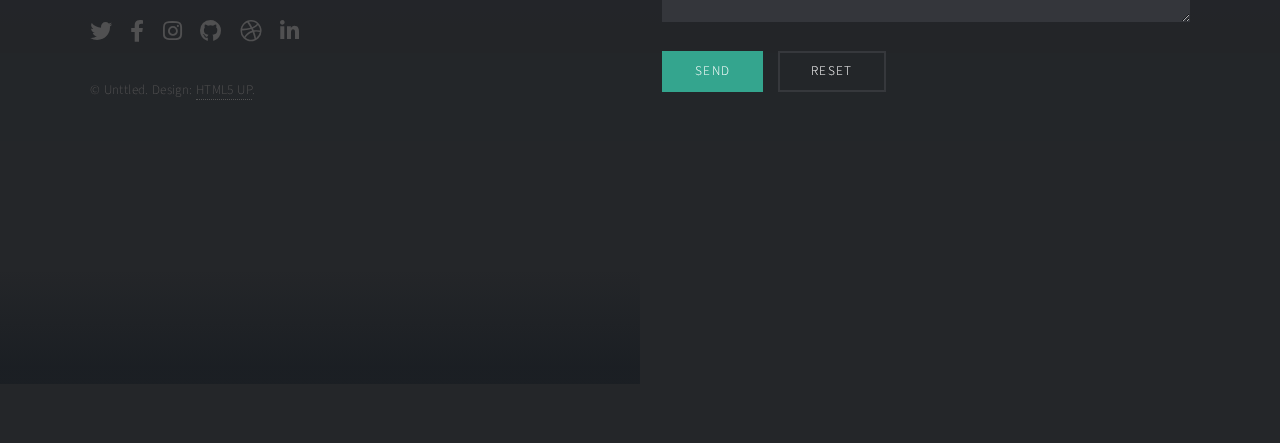
==== commit d72ae081: "2nd Upload" ====
--- a/Multiverse/ConceptArt_engl.html
+++ b/Multiverse/ConceptArt_engl.html
@@ -35,16 +35,16 @@
 							<h2>WaterFall</h2>
 						</article>
 						<article class="thumb">
-							<a href="images/ConceptArt/fulls/02.png" class="image"><img src="images/ConceptArt/thumbs/02.png" alt="" /></a>
+							<a href="images/ConceptArt/fulls/02.png" class="image"><img src="images/ConceptArt/thumbs/02.jpg" alt="" /></a>
 							<h2>CyberPunk city</h2>
 							<p>Made using 3D and photobashing</p>
 						</article>
 						<article class="thumb">
-							<a href="images/ConceptArt/fulls/03.png" class="image"><img src="images/ConceptArt/thumbs/03.png" alt="" /></a>
+							<a href="images/ConceptArt/fulls/03.png" class="image"><img src="images/ConceptArt/thumbs/03.jpg" alt="" /></a>
 							<h2>Ghostfishes valley</h2>
 						</article>
 						<article class="thumb">
-							<a href="images/ConceptArt/fulls/04.png" class="image"><img src="images/ConceptArt/thumbs/04.png" alt="" /></a>
+							<a href="images/ConceptArt/fulls/04.png" class="image"><img src="images/ConceptArt/thumbs/04.jpg" alt="" /></a>
 							<h2>The begining</h2>
 						</article>
 						<article class="thumb">
